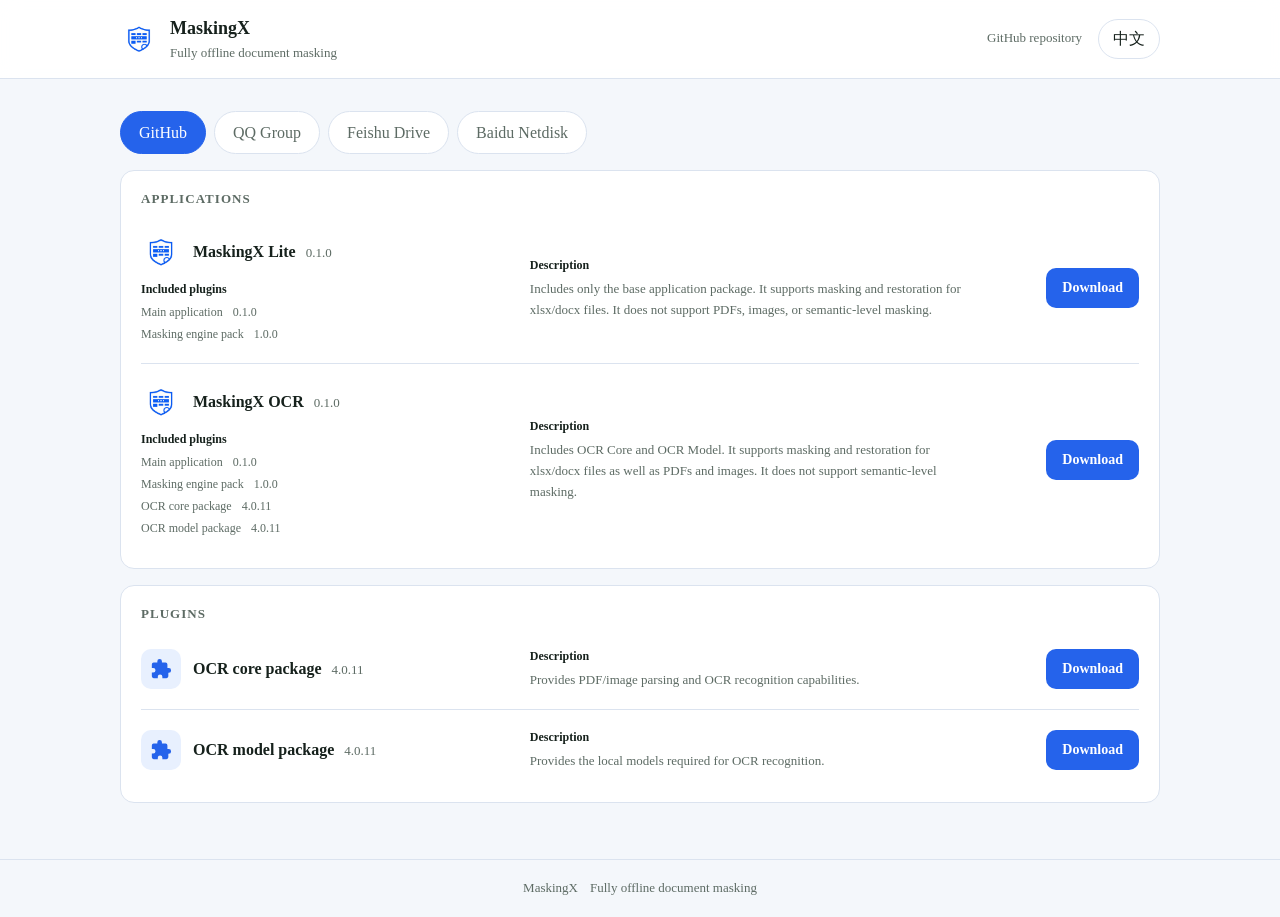
==== index.html @ 9e5cf0ce "feat(site): update download links for b34 and b35 builds" ====
<!doctype html>
<html lang="en">
  <head>
    <meta charset="UTF-8" />
    <meta name="viewport" content="width=device-width, initial-scale=1.0" />
    <meta name="description" content="MaskingX official download page" />
    <link rel="icon" type="image/png" href="./maskingx-icon.png?v=20261104-1221" />
    <link rel="stylesheet" href="./css/base.css?v=20261104-1221" />
    <link rel="stylesheet" href="./css/layout.css?v=20261104-1221" />
    <title>MaskingX Download</title>
  </head>
  <body data-asset-version="20261104-1221">
    <header class="site-header">
      <div class="header-inner">
        <div class="brand">
          <img class="brand-icon" src="./maskingx-icon.png?v=20261104-1221" alt="" />
          <div>
            <p class="brand-title">MaskingX</p>
            <p class="brand-subtitle" data-i18n="subtitle">Fully offline document masking</p>
          </div>
        </div>
        <div class="header-actions">
          <a
            class="text-link"
            href="https://github.com/maskingx-ai/MaskingX"
            target="_blank"
            rel="noreferrer"
            data-i18n="source"
          >GitHub repository</a>
          <button type="button" class="ghost-button" id="language-toggle" data-i18n="language">中文</button>
        </div>
      </div>
    </header>

    <main class="container">
      <nav class="tab-nav" role="tablist" aria-label="download channels">
        <button
          type="button"
          role="tab"
          class="tab active"
          aria-selected="true"
          data-view="github"
          data-version="20261104-1221"
          data-html="./views/github/github.html?v=20261104-1221"
          data-css="./views/github/github.css?v=20261104-1221"
          data-js="./js/views/github.js?v=20261104-1221"
        >GitHub</button>
        <button
          type="button"
          role="tab"
          class="tab"
          aria-selected="false"
          data-view="qq"
          data-version="20261104-1221"
          data-html="./views/qq/qq.html?v=20261104-1221"
          data-css="./views/qq/qq.css?v=20261104-1221"
          data-js="./js/views/qq.js?v=20261104-1221"
          data-i18n="tabs.qq"
        >QQ Group</button>
        <button
          type="button"
          role="tab"
          class="tab"
          aria-selected="false"
          data-view="feishu"
          data-version="20261104-1221"
          data-html="./views/feishu/feishu.html?v=20261104-1221"
          data-css="./views/feishu/feishu.css?v=20261104-1221"
          data-js="./js/views/feishu.js?v=20261104-1221"
          data-i18n="tabs.feishu"
        >Feishu Drive</button>
        <button
          type="button"
          role="tab"
          class="tab"
          aria-selected="false"
          data-view="baidu"
          data-version="20261104-1221"
          data-html="./views/baidu/baidu.html?v=20261104-1221"
          data-css="./views/baidu/baidu.css?v=20261104-1221"
          data-js="./js/views/baidu.js?v=20261104-1221"
          data-i18n="tabs.baidu"
        >Baidu Netdisk</button>
      </nav>

      <section id="view-root" class="view-root" aria-live="polite"></section>
    </main>

    <footer class="site-footer">
      <span>MaskingX</span>
      <span data-i18n="subtitle">Fully offline document masking</span>
    </footer>

    <script type="module" src="./js/app.js?v=20261104-1221"></script>
  </body>
</html>
---- css/base.css ----
:root {
    --bg: #f4f7fb;
    --surface: #ffffff;
    --text: #16211c;
    --muted: #5d6b64;
    --border: #dbe3ef;
    --accent: #2563eb;
    --accent-strong: #1d4ed8;
    --accent-soft: #e8f0fe;
    --danger: #a33a3a;
    --radius: 14px;
    --shadow: 0 14px 36px rgba(18, 40, 30, 0.08);
}

* {
    box-sizing: border-box;
}

body {
    margin: 0;
    min-height: 100vh;
    display: flex;
    flex-direction: column;
    background: var(--bg);
    color: var(--text);
    line-height: 1.6;
    -webkit-font-smoothing: antialiased;
}

a {
    color: var(--accent-strong);
    text-decoration: none;
}

a:hover {
    text-decoration: underline;
}

button,
select {
    font: inherit;
}

.container {
    width: min(1040px, calc(100% - 32px));
    margin: 0 auto;
    padding: 32px 0 56px;
    flex: 1;
}

.site-header {
    border-bottom: 1px solid var(--border);
    background: rgba(255, 255, 255, 0.92);
    backdrop-filter: blur(10px);
}

.header-inner {
    width: min(1040px, calc(100% - 32px));
    margin: 0 auto;
    padding: 14px 0;
    display: flex;
    align-items: center;
    justify-content: space-between;
    gap: 16px;
}

.brand {
    display: flex;
    align-items: center;
    gap: 12px;
    min-width: 0;
}

.brand-icon {
    width: 38px;
    height: 38px;
    border-radius: 10px;
    object-fit: cover;
    flex: none;
}

.brand-title {
    margin: 0;
    font-size: 18px;
    font-weight: 700;
}

.brand-subtitle {
    margin: 0;
    color: var(--muted);
    font-size: 13px;
}

.header-actions {
    display: flex;
    align-items: center;
    gap: 16px;
    flex-wrap: wrap;
    justify-content: flex-end;
}

.text-link {
    color: var(--muted);
    font-size: 13px;
}

.text-link:hover {
    color: var(--accent-strong);
}

.ghost-button {
    border: 1px solid var(--border);
    background: var(--surface);
    color: var(--text);
    border-radius: 999px;
    padding: 6px 14px;
    cursor: pointer;
}

.ghost-button:hover {
    border-color: var(--accent);
    color: var(--accent-strong);
}

.primary-button {
    display: inline-flex;
    align-items: center;
    justify-content: center;
    gap: 6px;
    background: var(--accent);
    color: #fff;
    border-radius: 10px;
    padding: 9px 16px;
    font-size: 14px;
    font-weight: 600;
    white-space: nowrap;
}

.primary-button:hover {
    background: var(--accent-strong);
    text-decoration: none;
}

.status-text {
    color: var(--muted);
    padding: 32px 0;
}

.status-text.error {
    color: var(--danger);
}

.site-footer {
    border-top: 1px solid var(--border);
    color: var(--muted);
    font-size: 13px;
    padding: 18px 16px;
    display: flex;
    justify-content: center;
    gap: 12px;
    flex-wrap: wrap;
}
---- css/layout.css ----
.tab-nav {
    display: flex;
    gap: 8px;
    flex-wrap: wrap;
    margin: 0 0 16px;
}

.tab {
    border: 1px solid var(--border);
    background: var(--surface);
    color: var(--muted);
    border-radius: 999px;
    padding: 8px 18px;
    cursor: pointer;
}

.tab:hover {
    border-color: var(--accent);
    color: var(--accent-strong);
}

.tab.active {
    background: var(--accent);
    border-color: var(--accent);
    color: #fff;
}

.view-root {
    min-height: 120px;
}

.download-groups {
    display: grid;
    gap: 16px;
}

.download-group {
    background: var(--surface);
    border: 1px solid var(--border);
    border-radius: var(--radius);
    padding: 6px 20px 12px;
}

.download-group h2 {
    margin: 12px 0 4px;
    color: var(--muted);
    font-size: 13px;
    letter-spacing: 0.08em;
    text-transform: uppercase;
}

.download-list {
    list-style: none;
    margin: 0;
    padding: 0;
}

.download-row {
    display: grid;
    grid-template-columns: minmax(280px, 1fr) minmax(0, 1.35fr) auto;
    gap: 24px;
    align-items: center;
    border-top: 1px solid var(--border);
    padding: 18px 0;
}

.download-row:first-child {
    border-top: 0;
}

.download-left {
    min-width: 0;
}

.download-main {
    display: flex;
    align-items: center;
    gap: 12px;
    min-width: 0;
}

.download-icon {
    width: 40px;
    height: 40px;
    border-radius: 10px;
    object-fit: cover;
    flex: none;
}

.plugin-icon {
    display: grid;
    place-items: center;
    background: var(--accent-soft);
    color: var(--accent);
}

.download-text {
    min-width: 0;
}

.download-title {
    display: flex;
    align-items: baseline;
    gap: 10px;
    flex-wrap: wrap;
}

.download-name {
    font-weight: 600;
}

.download-version {
    color: var(--muted);
    font-size: 13px;
}

.download-description-block {
    min-width: 0;
    padding-right: 56px;
}

.download-description-label {
    margin: 0 0 4px;
    color: var(--text);
    font-size: 12px;
    font-weight: 600;
}

.download-description {
    margin: 0;
    color: var(--muted);
    font-size: 13px;
    line-height: 1.6;
}

.app-plugins-block {
    margin-top: 8px;
    min-width: 0;
}

.app-plugins-title {
    margin: 0 0 4px;
    color: var(--text);
    font-size: 12px;
    font-weight: 600;
}

.app-plugins {
    list-style: none;
    margin: 0;
    padding: 0;
    display: grid;
    gap: 3px;
    color: var(--muted);
    font-size: 12px;
}

.app-plugins li {
    display: flex;
    justify-content: flex-start;
    gap: 10px;
}

.app-plugin-version {
    white-space: nowrap;
}

.download-unavailable {
    color: var(--muted);
    font-size: 12px;
    white-space: nowrap;
}

.access-code {
    margin: 0 0 12px;
    color: var(--muted);
}

.access-code code {
    background: var(--accent-soft);
    color: var(--accent-strong);
    border-radius: 6px;
    padding: 3px 8px;
}

.empty-panel {
    background: var(--surface);
    border: 1px solid var(--border);
    border-radius: var(--radius);
    padding: 28px;
    color: var(--muted);
}

.empty-panel h1 {
    margin: 0 0 8px;
    color: var(--text);
}

.empty-state {
    margin: 0;
    padding: 12px 0;
    color: var(--muted);
}
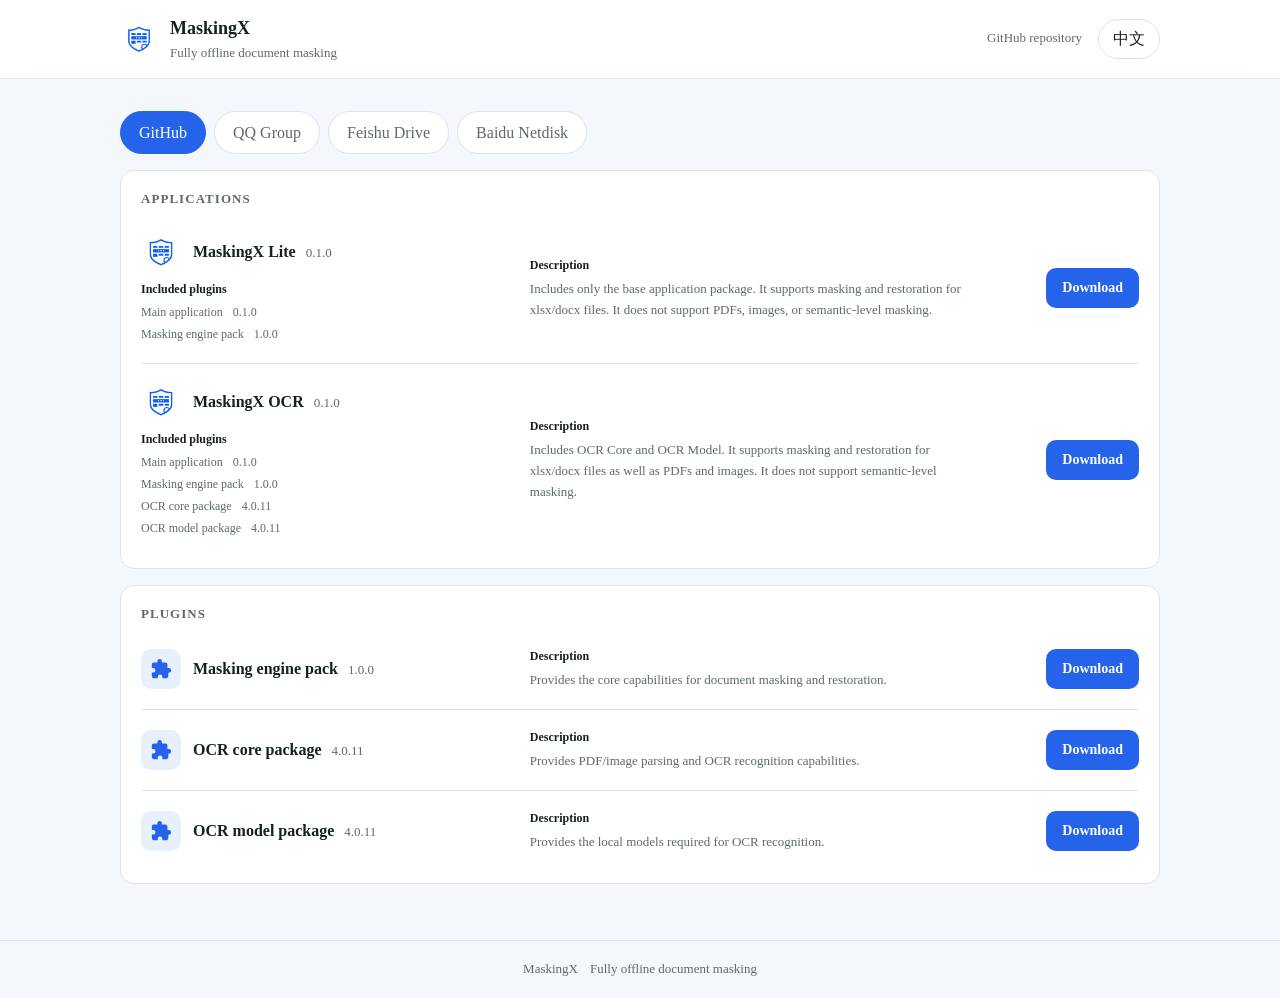
==== commit b3fbcd38: "feat(site): add Masking Pack to plugin downloads" ====
--- a/index.html
+++ b/index.html
@@ -4,16 +4,16 @@
     <meta charset="UTF-8" />
     <meta name="viewport" content="width=device-width, initial-scale=1.0" />
     <meta name="description" content="MaskingX official download page" />
-    <link rel="icon" type="image/png" href="./maskingx-icon.png?v=20261104-1221" />
-    <link rel="stylesheet" href="./css/base.css?v=20261104-1221" />
-    <link rel="stylesheet" href="./css/layout.css?v=20261104-1221" />
+    <link rel="icon" type="image/png" href="./maskingx-icon.png?v=20261104-1223" />
+    <link rel="stylesheet" href="./css/base.css?v=20261104-1223" />
+    <link rel="stylesheet" href="./css/layout.css?v=20261104-1223" />
     <title>MaskingX Download</title>
   </head>
-  <body data-asset-version="20261104-1221">
+  <body data-asset-version="20261104-1223">
     <header class="site-header">
       <div class="header-inner">
         <div class="brand">
-          <img class="brand-icon" src="./maskingx-icon.png?v=20261104-1221" alt="" />
+          <img class="brand-icon" src="./maskingx-icon.png?v=20261104-1223" alt="" />
           <div>
             <p class="brand-title">MaskingX</p>
             <p class="brand-subtitle" data-i18n="subtitle">Fully offline document masking</p>
@@ -40,10 +40,10 @@
           class="tab active"
           aria-selected="true"
           data-view="github"
-          data-version="20261104-1221"
-          data-html="./views/github/github.html?v=20261104-1221"
-          data-css="./views/github/github.css?v=20261104-1221"
-          data-js="./js/views/github.js?v=20261104-1221"
+          data-version="20261104-1223"
+          data-html="./views/github/github.html?v=20261104-1223"
+          data-css="./views/github/github.css?v=20261104-1223"
+          data-js="./js/views/github.js?v=20261104-1223"
         >GitHub</button>
         <button
           type="button"
@@ -51,10 +51,10 @@
           class="tab"
           aria-selected="false"
           data-view="qq"
-          data-version="20261104-1221"
-          data-html="./views/qq/qq.html?v=20261104-1221"
-          data-css="./views/qq/qq.css?v=20261104-1221"
-          data-js="./js/views/qq.js?v=20261104-1221"
+          data-version="20261104-1223"
+          data-html="./views/qq/qq.html?v=20261104-1223"
+          data-css="./views/qq/qq.css?v=20261104-1223"
+          data-js="./js/views/qq.js?v=20261104-1223"
           data-i18n="tabs.qq"
         >QQ Group</button>
         <button
@@ -63,10 +63,10 @@
           class="tab"
           aria-selected="false"
           data-view="feishu"
-          data-version="20261104-1221"
-          data-html="./views/feishu/feishu.html?v=20261104-1221"
-          data-css="./views/feishu/feishu.css?v=20261104-1221"
-          data-js="./js/views/feishu.js?v=20261104-1221"
+          data-version="20261104-1223"
+          data-html="./views/feishu/feishu.html?v=20261104-1223"
+          data-css="./views/feishu/feishu.css?v=20261104-1223"
+          data-js="./js/views/feishu.js?v=20261104-1223"
           data-i18n="tabs.feishu"
         >Feishu Drive</button>
         <button
@@ -75,10 +75,10 @@
           class="tab"
           aria-selected="false"
           data-view="baidu"
-          data-version="20261104-1221"
-          data-html="./views/baidu/baidu.html?v=20261104-1221"
-          data-css="./views/baidu/baidu.css?v=20261104-1221"
-          data-js="./js/views/baidu.js?v=20261104-1221"
+          data-version="20261104-1223"
+          data-html="./views/baidu/baidu.html?v=20261104-1223"
+          data-css="./views/baidu/baidu.css?v=20261104-1223"
+          data-js="./js/views/baidu.js?v=20261104-1223"
           data-i18n="tabs.baidu"
         >Baidu Netdisk</button>
       </nav>
@@ -91,6 +91,6 @@
       <span data-i18n="subtitle">Fully offline document masking</span>
     </footer>
 
-    <script type="module" src="./js/app.js?v=20261104-1221"></script>
+    <script type="module" src="./js/app.js?v=20261104-1223"></script>
   </body>
 </html>
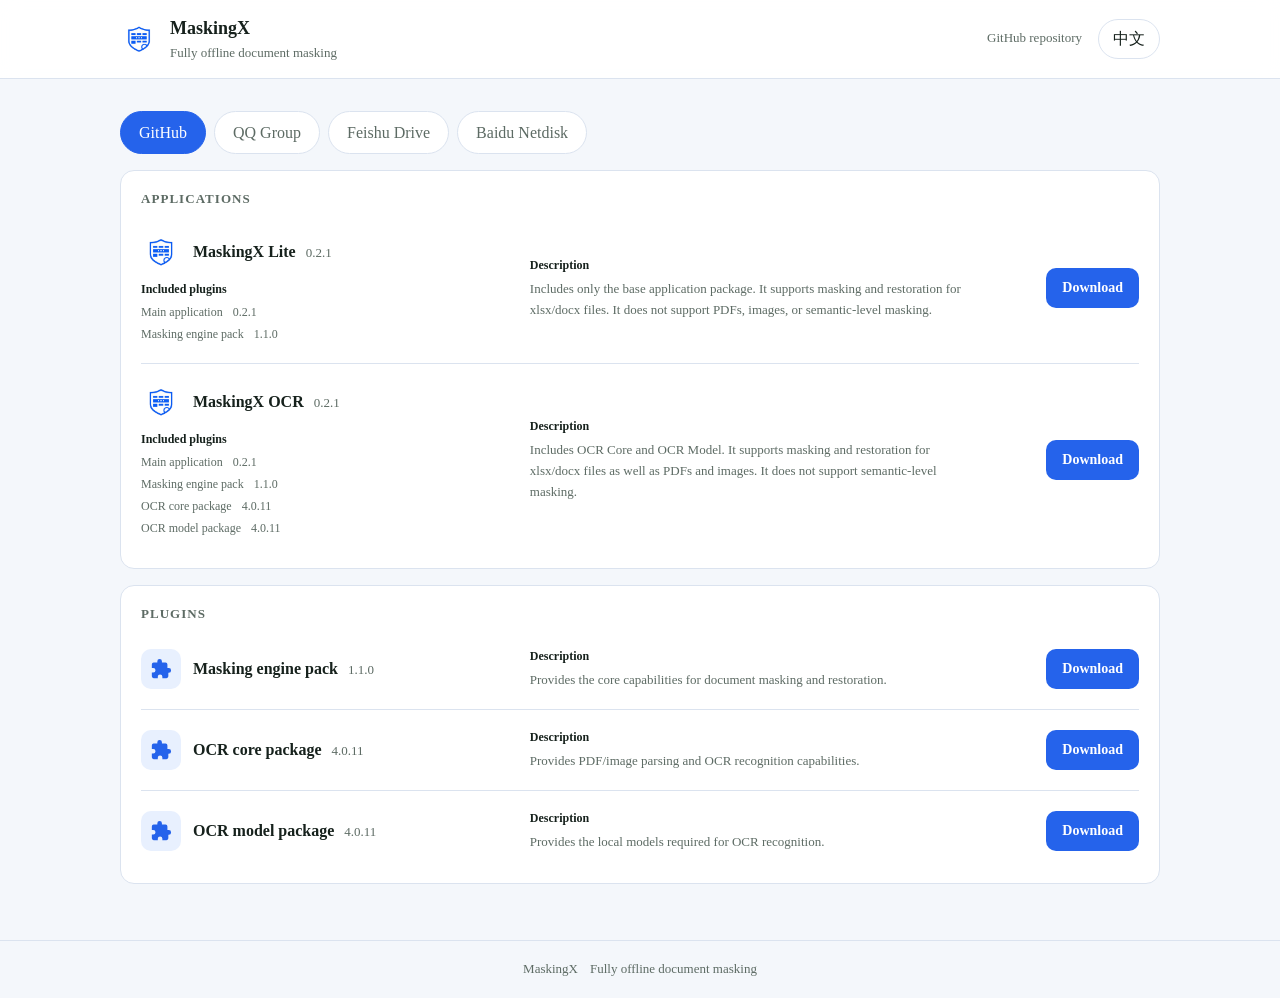
==== commit 4758e60a: "feat(site): update downloads for v0.2.1" ====
--- a/index.html
+++ b/index.html
@@ -4,16 +4,16 @@
     <meta charset="UTF-8" />
     <meta name="viewport" content="width=device-width, initial-scale=1.0" />
     <meta name="description" content="MaskingX official download page" />
-    <link rel="icon" type="image/png" href="./maskingx-icon.png?v=20261104-1223" />
-    <link rel="stylesheet" href="./css/base.css?v=20261104-1223" />
-    <link rel="stylesheet" href="./css/layout.css?v=20261104-1223" />
+    <link rel="icon" type="image/png" href="./maskingx-icon.png?v=20261104-1626" />
+    <link rel="stylesheet" href="./css/base.css?v=20261104-1626" />
+    <link rel="stylesheet" href="./css/layout.css?v=20261104-1626" />
     <title>MaskingX Download</title>
   </head>
-  <body data-asset-version="20261104-1223">
+  <body data-asset-version="20261104-1626">
     <header class="site-header">
       <div class="header-inner">
         <div class="brand">
-          <img class="brand-icon" src="./maskingx-icon.png?v=20261104-1223" alt="" />
+          <img class="brand-icon" src="./maskingx-icon.png?v=20261104-1626" alt="" />
           <div>
             <p class="brand-title">MaskingX</p>
             <p class="brand-subtitle" data-i18n="subtitle">Fully offline document masking</p>
@@ -40,10 +40,10 @@
           class="tab active"
           aria-selected="true"
           data-view="github"
-          data-version="20261104-1223"
-          data-html="./views/github/github.html?v=20261104-1223"
-          data-css="./views/github/github.css?v=20261104-1223"
-          data-js="./js/views/github.js?v=20261104-1223"
+          data-version="20261104-1626"
+          data-html="./views/github/github.html?v=20261104-1626"
+          data-css="./views/github/github.css?v=20261104-1626"
+          data-js="./js/views/github.js?v=20261104-1626"
         >GitHub</button>
         <button
           type="button"
@@ -51,10 +51,10 @@
           class="tab"
           aria-selected="false"
           data-view="qq"
-          data-version="20261104-1223"
-          data-html="./views/qq/qq.html?v=20261104-1223"
-          data-css="./views/qq/qq.css?v=20261104-1223"
-          data-js="./js/views/qq.js?v=20261104-1223"
+          data-version="20261104-1626"
+          data-html="./views/qq/qq.html?v=20261104-1626"
+          data-css="./views/qq/qq.css?v=20261104-1626"
+          data-js="./js/views/qq.js?v=20261104-1626"
           data-i18n="tabs.qq"
         >QQ Group</button>
         <button
@@ -63,10 +63,10 @@
           class="tab"
           aria-selected="false"
           data-view="feishu"
-          data-version="20261104-1223"
-          data-html="./views/feishu/feishu.html?v=20261104-1223"
-          data-css="./views/feishu/feishu.css?v=20261104-1223"
-          data-js="./js/views/feishu.js?v=20261104-1223"
+          data-version="20261104-1626"
+          data-html="./views/feishu/feishu.html?v=20261104-1626"
+          data-css="./views/feishu/feishu.css?v=20261104-1626"
+          data-js="./js/views/feishu.js?v=20261104-1626"
           data-i18n="tabs.feishu"
         >Feishu Drive</button>
         <button
@@ -75,10 +75,10 @@
           class="tab"
           aria-selected="false"
           data-view="baidu"
-          data-version="20261104-1223"
-          data-html="./views/baidu/baidu.html?v=20261104-1223"
-          data-css="./views/baidu/baidu.css?v=20261104-1223"
-          data-js="./js/views/baidu.js?v=20261104-1223"
+          data-version="20261104-1626"
+          data-html="./views/baidu/baidu.html?v=20261104-1626"
+          data-css="./views/baidu/baidu.css?v=20261104-1626"
+          data-js="./js/views/baidu.js?v=20261104-1626"
           data-i18n="tabs.baidu"
         >Baidu Netdisk</button>
       </nav>
@@ -91,6 +91,6 @@
       <span data-i18n="subtitle">Fully offline document masking</span>
     </footer>
 
-    <script type="module" src="./js/app.js?v=20261104-1223"></script>
+    <script type="module" src="./js/app.js?v=20261104-1626"></script>
   </body>
 </html>
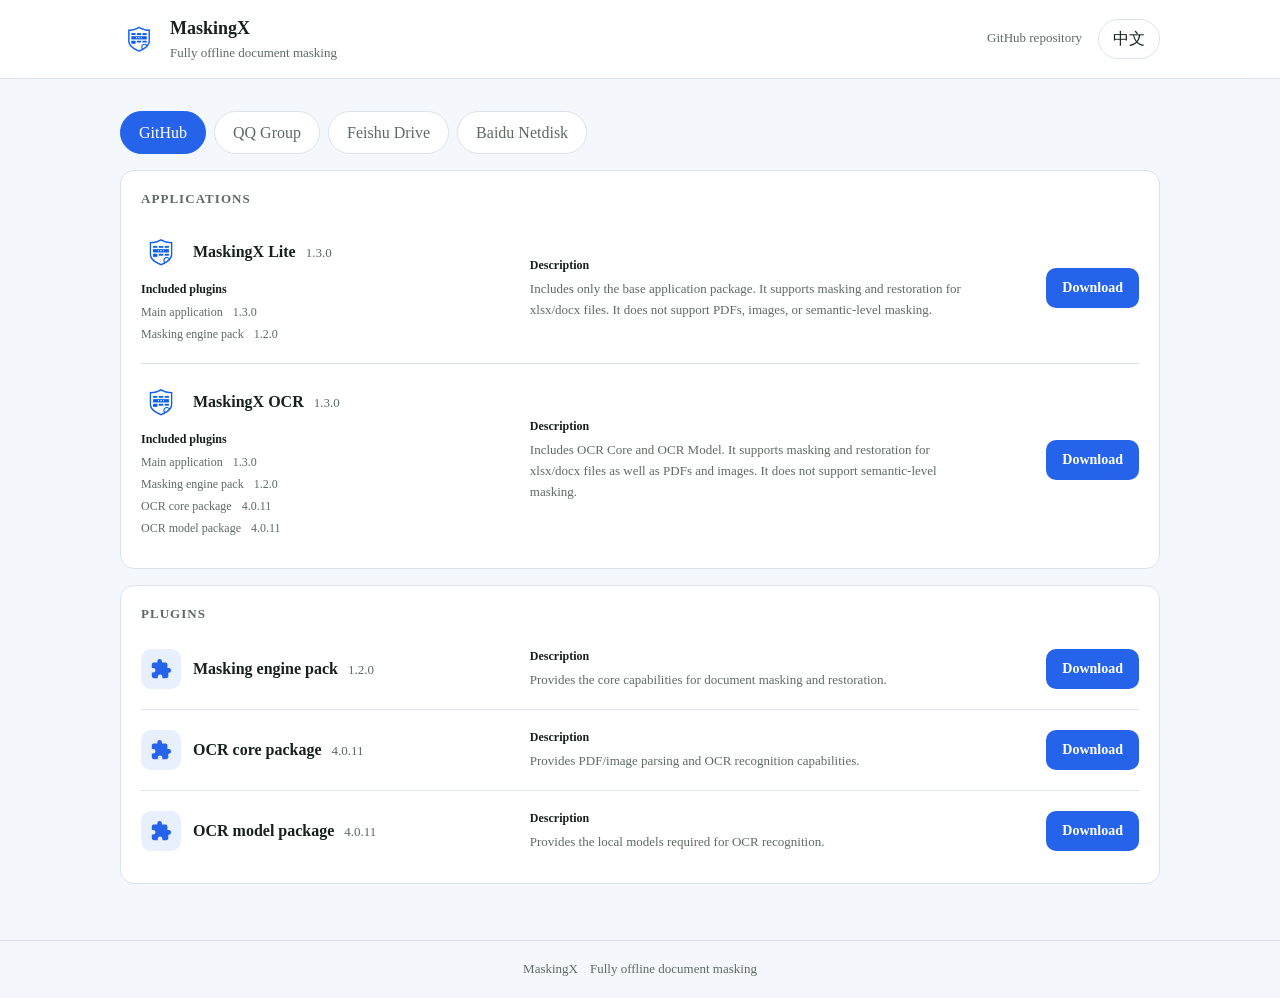
==== commit 4f558d3a: "feat(site): update downloads for 1.3.0" ====
--- a/index.html
+++ b/index.html
@@ -4,16 +4,16 @@
     <meta charset="UTF-8" />
     <meta name="viewport" content="width=device-width, initial-scale=1.0" />
     <meta name="description" content="MaskingX official download page" />
-    <link rel="icon" type="image/png" href="./maskingx-icon.png?v=20261104-1626" />
-    <link rel="stylesheet" href="./css/base.css?v=20261104-1626" />
-    <link rel="stylesheet" href="./css/layout.css?v=20261104-1626" />
+    <link rel="icon" type="image/png" href="./maskingx-icon.png?v=20261112-1819" />
+    <link rel="stylesheet" href="./css/base.css?v=20261112-1819" />
+    <link rel="stylesheet" href="./css/layout.css?v=20261112-1819" />
     <title>MaskingX Download</title>
   </head>
-  <body data-asset-version="20261104-1626">
+  <body data-asset-version="20261112-1819">
     <header class="site-header">
       <div class="header-inner">
         <div class="brand">
-          <img class="brand-icon" src="./maskingx-icon.png?v=20261104-1626" alt="" />
+          <img class="brand-icon" src="./maskingx-icon.png?v=20261112-1819" alt="" />
           <div>
             <p class="brand-title">MaskingX</p>
             <p class="brand-subtitle" data-i18n="subtitle">Fully offline document masking</p>
@@ -40,10 +40,10 @@
           class="tab active"
           aria-selected="true"
           data-view="github"
-          data-version="20261104-1626"
-          data-html="./views/github/github.html?v=20261104-1626"
-          data-css="./views/github/github.css?v=20261104-1626"
-          data-js="./js/views/github.js?v=20261104-1626"
+          data-version="20261112-1819"
+          data-html="./views/github/github.html?v=20261112-1819"
+          data-css="./views/github/github.css?v=20261112-1819"
+          data-js="./js/views/github.js?v=20261112-1819"
         >GitHub</button>
         <button
           type="button"
@@ -51,10 +51,10 @@
           class="tab"
           aria-selected="false"
           data-view="qq"
-          data-version="20261104-1626"
-          data-html="./views/qq/qq.html?v=20261104-1626"
-          data-css="./views/qq/qq.css?v=20261104-1626"
-          data-js="./js/views/qq.js?v=20261104-1626"
+          data-version="20261112-1819"
+          data-html="./views/qq/qq.html?v=20261112-1819"
+          data-css="./views/qq/qq.css?v=20261112-1819"
+          data-js="./js/views/qq.js?v=20261112-1819"
           data-i18n="tabs.qq"
         >QQ Group</button>
         <button
@@ -63,10 +63,10 @@
           class="tab"
           aria-selected="false"
           data-view="feishu"
-          data-version="20261104-1626"
-          data-html="./views/feishu/feishu.html?v=20261104-1626"
-          data-css="./views/feishu/feishu.css?v=20261104-1626"
-          data-js="./js/views/feishu.js?v=20261104-1626"
+          data-version="20261112-1819"
+          data-html="./views/feishu/feishu.html?v=20261112-1819"
+          data-css="./views/feishu/feishu.css?v=20261112-1819"
+          data-js="./js/views/feishu.js?v=20261112-1819"
           data-i18n="tabs.feishu"
         >Feishu Drive</button>
         <button
@@ -75,10 +75,10 @@
           class="tab"
           aria-selected="false"
           data-view="baidu"
-          data-version="20261104-1626"
-          data-html="./views/baidu/baidu.html?v=20261104-1626"
-          data-css="./views/baidu/baidu.css?v=20261104-1626"
-          data-js="./js/views/baidu.js?v=20261104-1626"
+          data-version="20261112-1819"
+          data-html="./views/baidu/baidu.html?v=20261112-1819"
+          data-css="./views/baidu/baidu.css?v=20261112-1819"
+          data-js="./js/views/baidu.js?v=20261112-1819"
           data-i18n="tabs.baidu"
         >Baidu Netdisk</button>
       </nav>
@@ -91,6 +91,6 @@
       <span data-i18n="subtitle">Fully offline document masking</span>
     </footer>
 
-    <script type="module" src="./js/app.js?v=20261104-1626"></script>
+    <script type="module" src="./js/app.js?v=20261112-1819"></script>
   </body>
 </html>
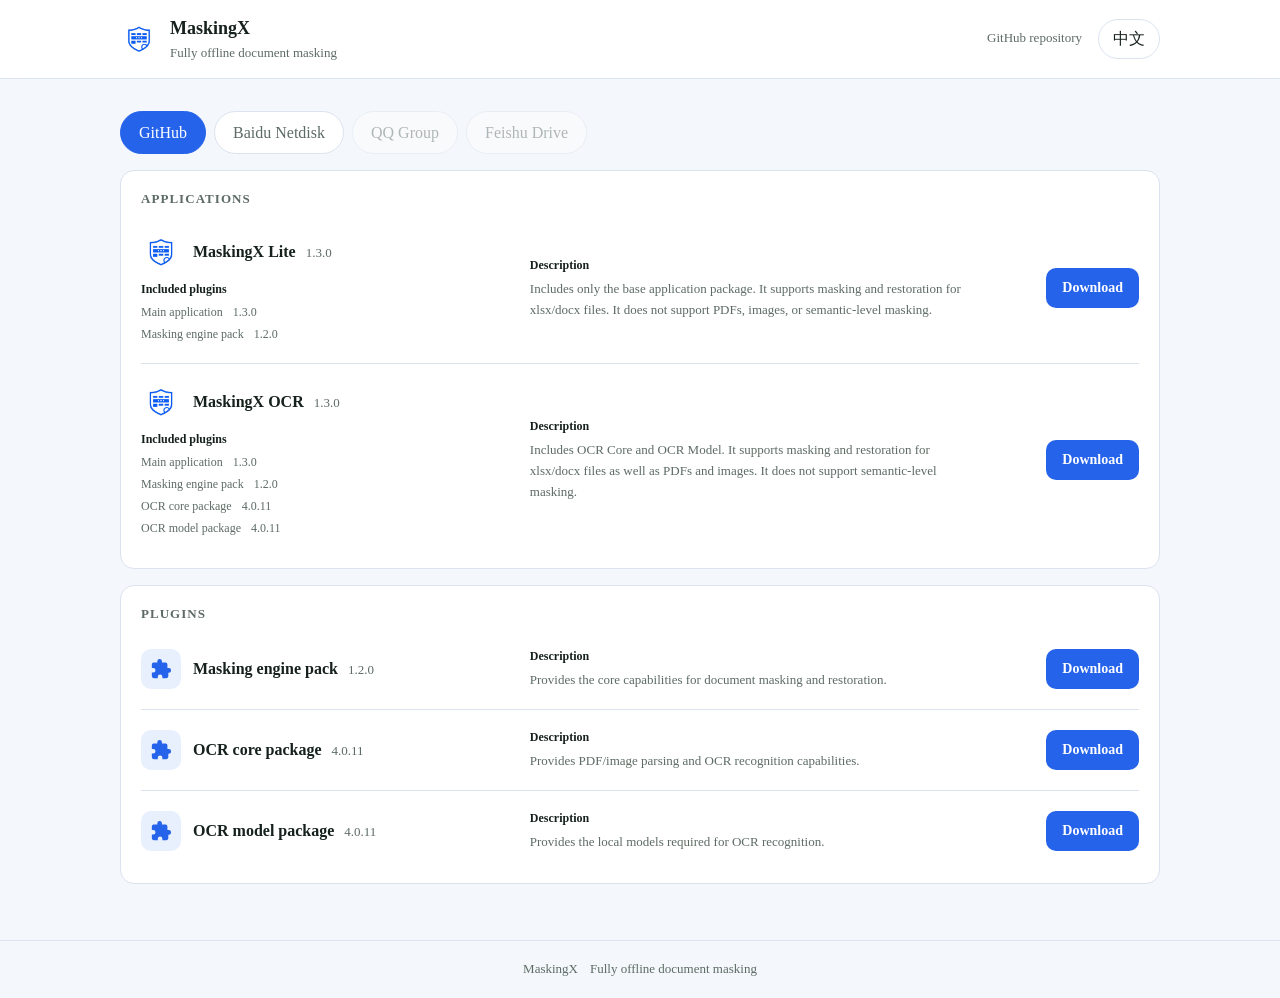
==== commit a2d69ab5: "feat(site): reorder download tabs and disable pending channels" ====
--- a/index.html
+++ b/index.html
@@ -4,16 +4,16 @@
     <meta charset="UTF-8" />
     <meta name="viewport" content="width=device-width, initial-scale=1.0" />
     <meta name="description" content="MaskingX official download page" />
-    <link rel="icon" type="image/png" href="./maskingx-icon.png?v=20261112-1819" />
-    <link rel="stylesheet" href="./css/base.css?v=20261112-1819" />
-    <link rel="stylesheet" href="./css/layout.css?v=20261112-1819" />
+    <link rel="icon" type="image/png" href="./maskingx-icon.png?v=20261113-1337" />
+    <link rel="stylesheet" href="./css/base.css?v=20261113-1337" />
+    <link rel="stylesheet" href="./css/layout.css?v=20261113-1337" />
     <title>MaskingX Download</title>
   </head>
-  <body data-asset-version="20261112-1819">
+  <body data-asset-version="20261113-1337">
     <header class="site-header">
       <div class="header-inner">
         <div class="brand">
-          <img class="brand-icon" src="./maskingx-icon.png?v=20261112-1819" alt="" />
+          <img class="brand-icon" src="./maskingx-icon.png?v=20261113-1337" alt="" />
           <div>
             <p class="brand-title">MaskingX</p>
             <p class="brand-subtitle" data-i18n="subtitle">Fully offline document masking</p>
@@ -40,21 +40,35 @@
           class="tab active"
           aria-selected="true"
           data-view="github"
-          data-version="20261112-1819"
-          data-html="./views/github/github.html?v=20261112-1819"
-          data-css="./views/github/github.css?v=20261112-1819"
-          data-js="./js/views/github.js?v=20261112-1819"
+          data-version="20261113-1352"
+          data-html="./views/github/github.html?v=20261113-1352"
+          data-css="./views/github/github.css?v=20261113-1352"
+          data-js="./js/views/github.js?v=20261113-1352"
         >GitHub</button>
         <button
           type="button"
           role="tab"
           class="tab"
           aria-selected="false"
+          data-view="baidu"
+          data-version="20261113-1352"
+          data-html="./views/baidu/baidu.html?v=20261113-1352"
+          data-css="./views/baidu/baidu.css?v=20261113-1352"
+          data-js="./js/views/baidu.js?v=20261113-1352"
+          data-i18n="tabs.baidu"
+        >Baidu Netdisk</button>
+        <button
+          type="button"
+          role="tab"
+          class="tab"
+          aria-selected="false"
+          aria-disabled="true"
+          disabled
           data-view="qq"
-          data-version="20261112-1819"
-          data-html="./views/qq/qq.html?v=20261112-1819"
-          data-css="./views/qq/qq.css?v=20261112-1819"
-          data-js="./js/views/qq.js?v=20261112-1819"
+          data-version="20261113-1352"
+          data-html="./views/qq/qq.html?v=20261113-1352"
+          data-css="./views/qq/qq.css?v=20261113-1352"
+          data-js="./js/views/qq.js?v=20261113-1352"
           data-i18n="tabs.qq"
         >QQ Group</button>
         <button
@@ -62,25 +76,15 @@
           role="tab"
           class="tab"
           aria-selected="false"
+          aria-disabled="true"
+          disabled
           data-view="feishu"
-          data-version="20261112-1819"
-          data-html="./views/feishu/feishu.html?v=20261112-1819"
-          data-css="./views/feishu/feishu.css?v=20261112-1819"
-          data-js="./js/views/feishu.js?v=20261112-1819"
+          data-version="20261113-1352"
+          data-html="./views/feishu/feishu.html?v=20261113-1352"
+          data-css="./views/feishu/feishu.css?v=20261113-1352"
+          data-js="./js/views/feishu.js?v=20261113-1352"
           data-i18n="tabs.feishu"
         >Feishu Drive</button>
-        <button
-          type="button"
-          role="tab"
-          class="tab"
-          aria-selected="false"
-          data-view="baidu"
-          data-version="20261112-1819"
-          data-html="./views/baidu/baidu.html?v=20261112-1819"
-          data-css="./views/baidu/baidu.css?v=20261112-1819"
-          data-js="./js/views/baidu.js?v=20261112-1819"
-          data-i18n="tabs.baidu"
-        >Baidu Netdisk</button>
       </nav>
 
       <section id="view-root" class="view-root" aria-live="polite"></section>
@@ -91,6 +95,6 @@
       <span data-i18n="subtitle">Fully offline document masking</span>
     </footer>
 
-    <script type="module" src="./js/app.js?v=20261112-1819"></script>
+    <script type="module" src="./js/app.js?v=20261113-1337"></script>
   </body>
 </html>
--- a/css/layout.css
+++ b/css/layout.css
@@ -17,6 +17,16 @@
 .tab:hover {
     border-color: var(--accent);
     color: var(--accent-strong);
+}
+
+.tab:disabled {
+    cursor: not-allowed;
+    opacity: 0.45;
+}
+
+.tab:disabled:hover {
+    border-color: var(--border);
+    color: var(--muted);
 }
 
 .tab.active {
